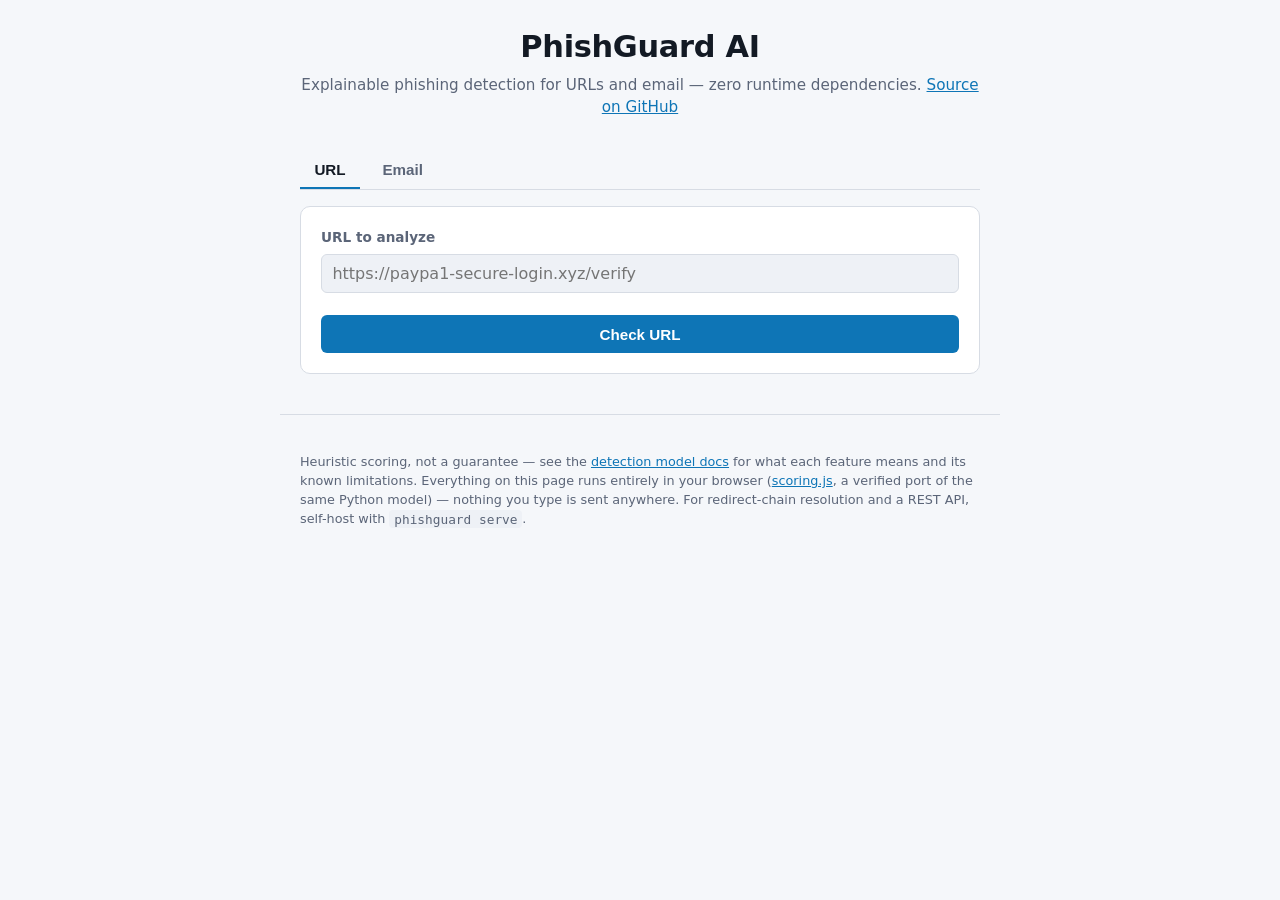
==== web/index.html @ f9d9e984 "web: improve usability of the browser demo - Show human-readable feature names/values in the breakdo" ====
<!doctype html>
<html lang="en">
<head>
  <meta charset="utf-8" />
  <meta name="viewport" content="width=device-width, initial-scale=1" />
  <title>PhishGuard AI — Phishing Detection Demo</title>
  <meta name="description" content="Explainable, offline phishing detection for URLs and email. Paste a URL or email to see a verdict with a feature-level explanation." />
  <link rel="stylesheet" href="./style.css" />
</head>
<body>
  <header>
    <h1>PhishGuard AI</h1>
    <p class="tagline">
      Explainable phishing detection for URLs and email — zero runtime dependencies.
      <a href="https://github.com/omobolajiadeyan/phishguard-ai" target="_blank" rel="noopener">Source on GitHub</a>
    </p>
  </header>

  <main>
    <nav class="tabs" role="tablist">
      <button type="button" id="tab-url" class="tab active" data-tab="url" role="tab" aria-selected="true" aria-controls="panel-url">URL</button>
      <button type="button" id="tab-email" class="tab" data-tab="email" role="tab" aria-selected="false" tabindex="-1" aria-controls="panel-email">Email</button>
    </nav>

    <section id="panel-url" class="panel" role="tabpanel" aria-labelledby="tab-url">
      <form id="url-form">
        <label for="url-input">URL to analyze</label>
        <input id="url-input" name="url" type="text" placeholder="https://paypa1-secure-login.xyz/verify" autocomplete="off" required />

        <button type="submit">Check URL</button>
      </form>
    </section>

    <section id="panel-email" class="panel hidden" role="tabpanel" aria-labelledby="tab-email">
      <form id="email-form">
        <label for="email-subject">Subject</label>
        <input id="email-subject" name="subject" type="text" placeholder="URGENT: Verify your account" required />

        <label for="email-body">Body</label>
        <textarea id="email-body" name="body" rows="5" placeholder="Click here immediately to verify your account or it will be deleted." required></textarea>

        <label for="email-auth">
          Authentication-Results header
          <span class="hint">(optional — from a receiver you trust)</span>
        </label>
        <input id="email-auth" name="authentication_results" type="text" placeholder="mx.example; spf=fail; dkim=fail; dmarc=fail" />

        <button type="submit">Check Email</button>
      </form>
    </section>

    <section id="result" class="result hidden" aria-live="polite">
      <div class="verdict-row">
        <span id="verdict-badge" class="badge"></span>
        <span id="probability-text"></span>
      </div>
      <div class="bar-track"><div id="probability-fill" class="bar-fill"></div></div>
      <details id="features-details">
        <summary>Feature breakdown</summary>
        <table id="features-table"><tbody></tbody></table>
      </details>
    </section>

    <p id="error" class="error hidden" role="alert"></p>
  </main>

  <footer>
    <p>
      Heuristic scoring, not a guarantee — see the
      <a href="https://github.com/omobolajiadeyan/phishguard-ai/blob/main/docs/DETECTION_MODEL.md" target="_blank" rel="noopener">detection model docs</a>
      for what each feature means and its known limitations. Everything on this page runs
      entirely in your browser (<a href="https://github.com/omobolajiadeyan/phishguard-ai/blob/main/web/scoring.js" target="_blank" rel="noopener">scoring.js</a>,
      a verified port of the same Python model) — nothing you type is sent anywhere.
      For redirect-chain resolution and a REST API, self-host with
      <code>phishguard serve</code>.
    </p>
  </footer>

  <script src="./scoring.js"></script>
  <script src="./app.js"></script>
</body>
</html>
---- web/style.css ----
:root {
  --bg: #0b0f14;
  --surface: #121822;
  --surface-2: #1a2230;
  --border: #29334a;
  --text: #e7ecf3;
  --text-dim: #9aa7bd;
  --accent: #3b9eff;
  --red: #f04747;
  --yellow: #e5b800;
  --green: #2fbf71;
  --radius: 10px;
}

@media (prefers-color-scheme: light) {
  :root {
    --bg: #f5f7fa;
    --surface: #ffffff;
    --surface-2: #eef1f6;
    --border: #d7dce4;
    --text: #131a24;
    --text-dim: #5b6578;
    --accent: #0e75b6;
  }
}

* {
  box-sizing: border-box;
}

body {
  margin: 0;
  min-height: 100vh;
  background: var(--bg);
  color: var(--text);
  font-family: "Segoe UI", system-ui, -apple-system, Roboto, sans-serif;
  line-height: 1.5;
}

header,
main,
footer {
  max-width: 720px;
  margin: 0 auto;
  padding: 1.5rem 1.25rem;
}

header {
  padding-bottom: 0.5rem;
  text-align: center;
}

h1 {
  margin: 0 0 0.25rem;
  font-size: 1.9rem;
  letter-spacing: -0.01em;
}

.tagline {
  color: var(--text-dim);
  font-size: 0.95rem;
  margin: 0;
}

.tagline a {
  color: var(--accent);
}

.tabs {
  display: flex;
  gap: 0.5rem;
  margin-bottom: 1rem;
  border-bottom: 1px solid var(--border);
}

.tab {
  appearance: none;
  background: none;
  border: none;
  color: var(--text-dim);
  font-size: 0.95rem;
  font-weight: 600;
  padding: 0.6rem 0.9rem;
  cursor: pointer;
  border-bottom: 2px solid transparent;
}

.tab.active {
  color: var(--text);
  border-bottom-color: var(--accent);
}

.tab:focus-visible {
  outline: 2px solid var(--accent);
  outline-offset: 2px;
}

.panel.hidden,
.result.hidden,
.error.hidden,
.hint.hidden {
  display: none;
}

form {
  background: var(--surface);
  border: 1px solid var(--border);
  border-radius: var(--radius);
  padding: 1.25rem;
  display: flex;
  flex-direction: column;
  gap: 0.4rem;
}

label {
  font-size: 0.85rem;
  font-weight: 600;
  color: var(--text-dim);
  margin-top: 0.5rem;
}

label:first-child {
  margin-top: 0;
}

.hint {
  font-weight: 400;
  font-size: 0.8rem;
  color: var(--text-dim);
  display: block;
  margin-top: 0.15rem;
}

input[type="text"],
input[type="number"],
textarea {
  background: var(--surface-2);
  border: 1px solid var(--border);
  border-radius: 6px;
  color: var(--text);
  font-size: 1rem;
  font-family: inherit;
  padding: 0.55rem 0.65rem;
}

input:focus,
textarea:focus {
  outline: 2px solid var(--accent);
  outline-offset: 1px;
}

textarea {
  resize: vertical;
}

button[type="submit"] {
  margin-top: 1rem;
  appearance: none;
  border: none;
  border-radius: 6px;
  background: var(--accent);
  color: #ffffff;
  font-size: 0.95rem;
  font-weight: 600;
  padding: 0.65rem 1rem;
  cursor: pointer;
}

button[type="submit"]:hover {
  filter: brightness(1.08);
}

.result {
  margin-top: 1.25rem;
  background: var(--surface);
  border: 1px solid var(--border);
  border-radius: var(--radius);
  padding: 1.25rem;
}

.verdict-row {
  display: flex;
  align-items: center;
  gap: 0.75rem;
  margin-bottom: 0.6rem;
}

.badge {
  display: inline-block;
  font-weight: 700;
  font-size: 0.85rem;
  letter-spacing: 0.04em;
  padding: 0.3rem 0.65rem;
  border-radius: 999px;
  color: #0b0f14;
  background: var(--text-dim);
}

.badge.verdict-phishing {
  background: var(--red);
  color: #fff;
}

.badge.verdict-suspicious {
  background: var(--yellow);
}

.badge.verdict-safe {
  background: var(--green);
  color: #052b16;
}

#probability-text {
  color: var(--text-dim);
  font-size: 0.9rem;
}

.bar-track {
  height: 10px;
  border-radius: 999px;
  background: var(--surface-2);
  overflow: hidden;
  margin-bottom: 0.5rem;
}

.bar-fill {
  height: 100%;
  background: var(--text-dim);
  transition: width 0.2s ease;
}

.bar-fill.verdict-phishing {
  background: var(--red);
}

.bar-fill.verdict-suspicious {
  background: var(--yellow);
}

.bar-fill.verdict-safe {
  background: var(--green);
}

details {
  margin-top: 0.75rem;
}

summary {
  cursor: pointer;
  color: var(--accent);
  font-size: 0.9rem;
  font-weight: 600;
}

table {
  width: 100%;
  border-collapse: collapse;
  margin-top: 0.6rem;
  font-size: 0.85rem;
}

td {
  padding: 0.35rem 0.5rem;
  border-bottom: 1px solid var(--border);
  color: var(--text-dim);
}

td:last-child {
  text-align: right;
  color: var(--text);
  font-variant-numeric: tabular-nums;
}

.error {
  margin-top: 1rem;
  background: color-mix(in srgb, var(--red) 15%, var(--surface));
  border: 1px solid var(--red);
  border-radius: var(--radius);
  padding: 0.75rem 1rem;
  color: var(--text);
  font-size: 0.9rem;
}

footer {
  color: var(--text-dim);
  font-size: 0.8rem;
  border-top: 1px solid var(--border);
  margin-top: 1rem;
}

footer a {
  color: var(--accent);
}

footer code {
  background: var(--surface-2);
  border-radius: 4px;
  padding: 0.1rem 0.3rem;
}
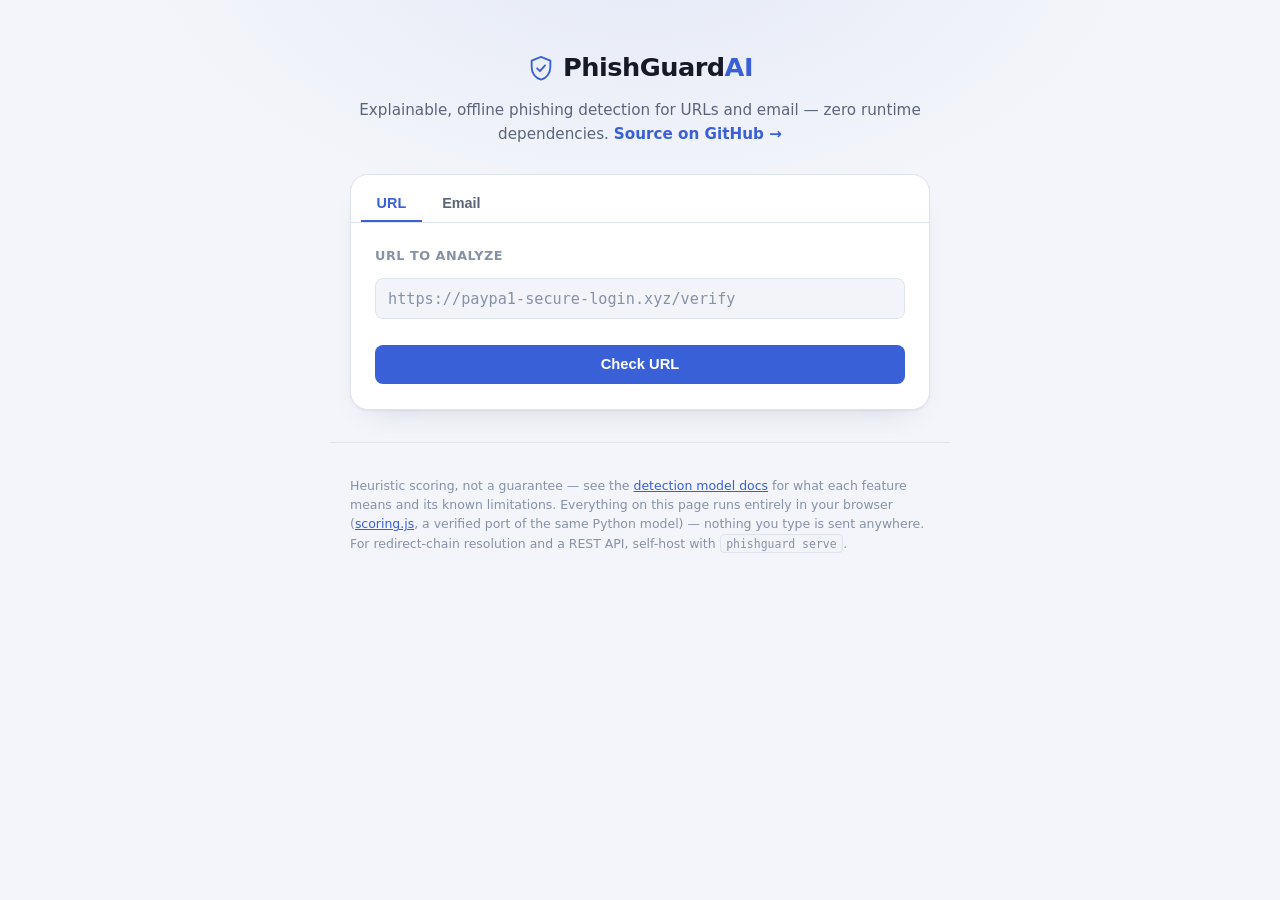
==== commit 5b6dd448: "web: redesign the browser demo UI, fix a CLI-inherited explainability bug The old demo was a generic" ====
--- a/web/index.html
+++ b/web/index.html
@@ -3,60 +3,82 @@
 <head>
   <meta charset="utf-8" />
   <meta name="viewport" content="width=device-width, initial-scale=1" />
-  <title>PhishGuard AI — Phishing Detection Demo</title>
+  <title>PhishGuard AI — Explainable Phishing Detection</title>
   <meta name="description" content="Explainable, offline phishing detection for URLs and email. Paste a URL or email to see a verdict with a feature-level explanation." />
+  <link rel="icon" type="image/svg+xml" href="./favicon.svg" />
   <link rel="stylesheet" href="./style.css" />
 </head>
 <body>
-  <header>
-    <h1>PhishGuard AI</h1>
+  <header class="site-header">
+    <div class="brand">
+      <svg class="brand-mark" viewBox="0 0 24 24" fill="none" aria-hidden="true">
+        <path d="M12 2.5 4 5.75v5.6c0 5.1 3.4 9.53 8 10.65 4.6-1.12 8-5.55 8-10.65v-5.6L12 2.5Z" stroke="currentColor" stroke-width="1.6" stroke-linejoin="round"/>
+        <path d="m8.7 12.3 2.4 2.4 4.4-4.9" stroke="currentColor" stroke-width="1.6" stroke-linecap="round" stroke-linejoin="round"/>
+      </svg>
+      <h1>PhishGuard<span class="brand-accent">AI</span></h1>
+    </div>
     <p class="tagline">
-      Explainable phishing detection for URLs and email — zero runtime dependencies.
-      <a href="https://github.com/omobolajiadeyan/phishguard-ai" target="_blank" rel="noopener">Source on GitHub</a>
+      Explainable, offline phishing detection for URLs and email — zero runtime dependencies.
+      <a href="https://github.com/omobolajiadeyan/phishguard-ai" target="_blank" rel="noopener">Source on GitHub<span aria-hidden="true"> &rarr;</span></a>
     </p>
   </header>
 
   <main>
-    <nav class="tabs" role="tablist">
-      <button type="button" id="tab-url" class="tab active" data-tab="url" role="tab" aria-selected="true" aria-controls="panel-url">URL</button>
-      <button type="button" id="tab-email" class="tab" data-tab="email" role="tab" aria-selected="false" tabindex="-1" aria-controls="panel-email">Email</button>
-    </nav>
+    <div class="check-card">
+      <nav class="tabs" role="tablist">
+        <button type="button" id="tab-url" class="tab active" data-tab="url" role="tab" aria-selected="true" aria-controls="panel-url">URL</button>
+        <button type="button" id="tab-email" class="tab" data-tab="email" role="tab" aria-selected="false" tabindex="-1" aria-controls="panel-email">Email</button>
+      </nav>
 
-    <section id="panel-url" class="panel" role="tabpanel" aria-labelledby="tab-url">
-      <form id="url-form">
-        <label for="url-input">URL to analyze</label>
-        <input id="url-input" name="url" type="text" placeholder="https://paypa1-secure-login.xyz/verify" autocomplete="off" required />
+      <section id="panel-url" class="panel" role="tabpanel" aria-labelledby="tab-url">
+        <form id="url-form">
+          <label for="url-input">URL to analyze</label>
+          <input id="url-input" name="url" type="text" placeholder="https://paypa1-secure-login.xyz/verify" autocomplete="off" spellcheck="false" required />
+          <button type="submit"><span>Check URL</span></button>
+        </form>
+      </section>
 
-        <button type="submit">Check URL</button>
-      </form>
-    </section>
+      <section id="panel-email" class="panel hidden" role="tabpanel" aria-labelledby="tab-email">
+        <form id="email-form">
+          <label for="email-subject">Subject</label>
+          <input id="email-subject" name="subject" type="text" placeholder="URGENT: Verify your account" required />
 
-    <section id="panel-email" class="panel hidden" role="tabpanel" aria-labelledby="tab-email">
-      <form id="email-form">
-        <label for="email-subject">Subject</label>
-        <input id="email-subject" name="subject" type="text" placeholder="URGENT: Verify your account" required />
+          <label for="email-body">Body</label>
+          <textarea id="email-body" name="body" rows="5" placeholder="Click here immediately to verify your account or it will be deleted." required></textarea>
 
-        <label for="email-body">Body</label>
-        <textarea id="email-body" name="body" rows="5" placeholder="Click here immediately to verify your account or it will be deleted." required></textarea>
+          <label for="email-auth">
+            Authentication-Results header
+            <span class="hint">(optional — from a receiver you trust)</span>
+          </label>
+          <input id="email-auth" name="authentication_results" type="text" placeholder="mx.example; spf=fail; dkim=fail; dmarc=fail" />
 
-        <label for="email-auth">
-          Authentication-Results header
-          <span class="hint">(optional — from a receiver you trust)</span>
-        </label>
-        <input id="email-auth" name="authentication_results" type="text" placeholder="mx.example; spf=fail; dkim=fail; dmarc=fail" />
+          <button type="submit"><span>Check Email</span></button>
+        </form>
+      </section>
+    </div>
 
-        <button type="submit">Check Email</button>
-      </form>
-    </section>
-
-    <section id="result" class="result hidden" aria-live="polite">
+    <section id="result" class="result-card hidden" aria-live="polite">
       <div class="verdict-row">
         <span id="verdict-badge" class="badge"></span>
-        <span id="probability-text"></span>
+        <span id="probability-text" class="probability-text"></span>
       </div>
-      <div class="bar-track"><div id="probability-fill" class="bar-fill"></div></div>
+
+      <div class="meter">
+        <div class="meter-track">
+          <span class="meter-tick" style="left:55%"></span>
+          <span class="meter-tick" style="left:75%"></span>
+          <div id="probability-fill" class="meter-fill"></div>
+        </div>
+        <div class="meter-scale">
+          <span>Safe</span>
+          <span>Suspicious</span>
+          <span>Phishing</span>
+        </div>
+      </div>
+
       <details id="features-details">
         <summary>Feature breakdown</summary>
+        <p class="features-hint">Marked features contributed positively to the score above.</p>
         <table id="features-table"><tbody></tbody></table>
       </details>
     </section>
@@ -76,6 +98,7 @@
     </p>
   </footer>
 
+  <script src="./public-suffix.js"></script>
   <script src="./scoring.js"></script>
   <script src="./app.js"></script>
 </body>
--- a/web/style.css
+++ b/web/style.css
@@ -1,75 +1,149 @@
 :root {
-  --bg: #0b0f14;
-  --surface: #121822;
-  --surface-2: #1a2230;
-  --border: #29334a;
-  --text: #e7ecf3;
-  --text-dim: #9aa7bd;
-  --accent: #3b9eff;
-  --red: #f04747;
-  --yellow: #e5b800;
-  --green: #2fbf71;
-  --radius: 10px;
+  --bg: #090b11;
+  --bg-glow: rgba(79, 127, 255, 0.14);
+  --surface: #12151f;
+  --surface-2: #1a1f2d;
+  --border: #262c3d;
+  --border-strong: #3a4258;
+  --text: #edf0f7;
+  --text-dim: #9099b3;
+  --text-faint: #626b85;
+  --accent: #5b8cff;
+  --accent-strong: #7ca3ff;
+  --accent-contrast: #04070d;
+  --safe: #2fd47a;
+  --safe-bg: rgba(47, 212, 122, 0.12);
+  --suspicious: #f5b342;
+  --suspicious-bg: rgba(245, 179, 66, 0.14);
+  --phishing: #ff5d6c;
+  --phishing-bg: rgba(255, 93, 108, 0.14);
+  --radius-lg: 18px;
+  --radius-md: 12px;
+  --radius-sm: 8px;
+  --shadow-card: 0 1px 2px rgba(0, 0, 0, 0.3), 0 12px 32px -16px rgba(0, 0, 0, 0.55);
+  --font-mono: ui-monospace, "SF Mono", "Cascadia Code", "Roboto Mono", Consolas, monospace;
 }
 
 @media (prefers-color-scheme: light) {
   :root {
-    --bg: #f5f7fa;
+    --bg: #f3f5fa;
+    --bg-glow: rgba(59, 96, 214, 0.08);
     --surface: #ffffff;
-    --surface-2: #eef1f6;
-    --border: #d7dce4;
-    --text: #131a24;
-    --text-dim: #5b6578;
-    --accent: #0e75b6;
+    --surface-2: #f2f4f9;
+    --border: #dfe3ee;
+    --border-strong: #c3c9dc;
+    --text: #161a26;
+    --text-dim: #5b6479;
+    --text-faint: #8791a8;
+    --accent: #3960d6;
+    --accent-strong: #2c4fbf;
+    --accent-contrast: #ffffff;
+    --safe: #128a4e;
+    --safe-bg: rgba(18, 138, 78, 0.1);
+    --suspicious: #a3690a;
+    --suspicious-bg: rgba(163, 105, 10, 0.12);
+    --phishing: #d0293e;
+    --phishing-bg: rgba(208, 41, 62, 0.1);
+    --shadow-card: 0 1px 2px rgba(30, 40, 70, 0.06), 0 16px 32px -20px rgba(30, 40, 70, 0.18);
   }
 }
 
 * {
   box-sizing: border-box;
+}
+
+html {
+  color-scheme: dark;
+}
+
+@media (prefers-color-scheme: light) {
+  html {
+    color-scheme: light;
+  }
 }
 
 body {
   margin: 0;
   min-height: 100vh;
-  background: var(--bg);
+  background:
+    radial-gradient(720px 420px at 50% -8%, var(--bg-glow), transparent 70%),
+    var(--bg);
   color: var(--text);
-  font-family: "Segoe UI", system-ui, -apple-system, Roboto, sans-serif;
-  line-height: 1.5;
+  font-family: -apple-system, "Segoe UI", system-ui, Roboto, sans-serif;
+  line-height: 1.55;
+  -webkit-font-smoothing: antialiased;
 }
 
 header,
 main,
 footer {
-  max-width: 720px;
+  max-width: 620px;
   margin: 0 auto;
-  padding: 1.5rem 1.25rem;
-}
-
-header {
-  padding-bottom: 0.5rem;
+  padding: 0 1.25rem;
+}
+
+/* --- Header / brand --- */
+
+.site-header {
+  padding-top: 3rem;
+  padding-bottom: 1.75rem;
   text-align: center;
 }
 
+.brand {
+  display: inline-flex;
+  align-items: center;
+  gap: 0.5rem;
+}
+
+.brand-mark {
+  width: 28px;
+  height: 28px;
+  color: var(--accent);
+  flex-shrink: 0;
+}
+
 h1 {
-  margin: 0 0 0.25rem;
-  font-size: 1.9rem;
-  letter-spacing: -0.01em;
+  margin: 0;
+  font-size: 1.6rem;
+  font-weight: 750;
+  letter-spacing: -0.02em;
+}
+
+.brand-accent {
+  color: var(--accent);
 }
 
 .tagline {
   color: var(--text-dim);
   font-size: 0.95rem;
-  margin: 0;
+  margin: 0.6rem 0 0;
 }
 
 .tagline a {
   color: var(--accent);
+  text-decoration: none;
+  font-weight: 600;
+}
+
+.tagline a:hover {
+  text-decoration: underline;
+}
+
+/* --- Check card (tabs + forms) --- */
+
+.check-card {
+  background: var(--surface);
+  border: 1px solid var(--border);
+  border-radius: var(--radius-lg);
+  box-shadow: var(--shadow-card);
+  overflow: hidden;
 }
 
 .tabs {
   display: flex;
-  gap: 0.5rem;
-  margin-bottom: 1rem;
+  gap: 0.25rem;
+  padding: 0.6rem 0.6rem 0;
   border-bottom: 1px solid var(--border);
 }
 
@@ -78,45 +152,51 @@
   background: none;
   border: none;
   color: var(--text-dim);
-  font-size: 0.95rem;
-  font-weight: 600;
-  padding: 0.6rem 0.9rem;
+  font-size: 0.9rem;
+  font-weight: 650;
+  padding: 0.6rem 1rem;
   cursor: pointer;
+  border-radius: var(--radius-sm) var(--radius-sm) 0 0;
   border-bottom: 2px solid transparent;
+  transition: color 0.15s ease, background-color 0.15s ease;
+}
+
+.tab:hover {
+  color: var(--text);
+  background: var(--surface-2);
 }
 
 .tab.active {
-  color: var(--text);
+  color: var(--accent);
   border-bottom-color: var(--accent);
 }
 
 .tab:focus-visible {
   outline: 2px solid var(--accent);
-  outline-offset: 2px;
+  outline-offset: -2px;
 }
 
 .panel.hidden,
-.result.hidden,
+.result-card.hidden,
 .error.hidden,
 .hint.hidden {
   display: none;
 }
 
 form {
-  background: var(--surface);
-  border: 1px solid var(--border);
-  border-radius: var(--radius);
-  padding: 1.25rem;
+  padding: 1.4rem 1.5rem 1.6rem;
   display: flex;
   flex-direction: column;
   gap: 0.4rem;
 }
 
 label {
-  font-size: 0.85rem;
-  font-weight: 600;
-  color: var(--text-dim);
-  margin-top: 0.5rem;
+  font-size: 0.8rem;
+  font-weight: 650;
+  text-transform: uppercase;
+  letter-spacing: 0.04em;
+  color: var(--text-faint);
+  margin-top: 0.9rem;
 }
 
 label:first-child {
@@ -125,8 +205,10 @@
 
 .hint {
   font-weight: 400;
+  text-transform: none;
+  letter-spacing: normal;
   font-size: 0.8rem;
-  color: var(--text-dim);
+  color: var(--text-faint);
   display: block;
   margin-top: 0.15rem;
 }
@@ -136,156 +218,305 @@
 textarea {
   background: var(--surface-2);
   border: 1px solid var(--border);
-  border-radius: 6px;
+  border-radius: var(--radius-sm);
   color: var(--text);
-  font-size: 1rem;
+  font-size: 0.95rem;
+  font-family: var(--font-mono);
+  padding: 0.65rem 0.75rem;
+  margin-top: 0.4rem;
+  transition: border-color 0.15s ease, box-shadow 0.15s ease;
+}
+
+#email-subject,
+#email-body {
   font-family: inherit;
-  padding: 0.55rem 0.65rem;
+}
+
+input::placeholder,
+textarea::placeholder {
+  color: var(--text-faint);
 }
 
 input:focus,
 textarea:focus {
-  outline: 2px solid var(--accent);
-  outline-offset: 1px;
+  outline: none;
+  border-color: var(--accent);
+  box-shadow: 0 0 0 3px color-mix(in srgb, var(--accent) 25%, transparent);
 }
 
 textarea {
   resize: vertical;
+  line-height: 1.5;
 }
 
 button[type="submit"] {
-  margin-top: 1rem;
+  margin-top: 1.25rem;
   appearance: none;
   border: none;
-  border-radius: 6px;
+  border-radius: var(--radius-sm);
   background: var(--accent);
-  color: #ffffff;
-  font-size: 0.95rem;
-  font-weight: 600;
-  padding: 0.65rem 1rem;
+  color: var(--accent-contrast);
+  font-size: 0.92rem;
+  font-weight: 650;
+  padding: 0.7rem 1rem;
   cursor: pointer;
+  transition: background-color 0.15s ease, transform 0.1s ease;
 }
 
 button[type="submit"]:hover {
-  filter: brightness(1.08);
-}
-
-.result {
+  background: var(--accent-strong);
+}
+
+button[type="submit"]:active {
+  transform: translateY(1px);
+}
+
+button[type="submit"]:focus-visible {
+  outline: 2px solid var(--accent);
+  outline-offset: 2px;
+}
+
+/* --- Result card --- */
+
+.result-card {
   margin-top: 1.25rem;
   background: var(--surface);
   border: 1px solid var(--border);
-  border-radius: var(--radius);
-  padding: 1.25rem;
+  border-radius: var(--radius-lg);
+  box-shadow: var(--shadow-card);
+  padding: 1.4rem 1.5rem;
+  animation: rise 0.25s ease both;
+}
+
+@media (prefers-reduced-motion: reduce) {
+  .result-card {
+    animation: none;
+  }
+}
+
+@keyframes rise {
+  from {
+    opacity: 0;
+    transform: translateY(6px);
+  }
+  to {
+    opacity: 1;
+    transform: translateY(0);
+  }
 }
 
 .verdict-row {
   display: flex;
   align-items: center;
   gap: 0.75rem;
-  margin-bottom: 0.6rem;
+  margin-bottom: 1.1rem;
 }
 
 .badge {
-  display: inline-block;
-  font-weight: 700;
-  font-size: 0.85rem;
-  letter-spacing: 0.04em;
-  padding: 0.3rem 0.65rem;
+  display: inline-flex;
+  align-items: center;
+  font-weight: 750;
+  font-size: 0.78rem;
+  letter-spacing: 0.05em;
+  padding: 0.35rem 0.75rem;
   border-radius: 999px;
-  color: #0b0f14;
-  background: var(--text-dim);
+  color: var(--text-dim);
+  background: var(--surface-2);
+  border: 1px solid var(--border);
 }
 
 .badge.verdict-phishing {
-  background: var(--red);
-  color: #fff;
+  background: var(--phishing-bg);
+  color: var(--phishing);
+  border-color: color-mix(in srgb, var(--phishing) 40%, transparent);
 }
 
 .badge.verdict-suspicious {
-  background: var(--yellow);
+  background: var(--suspicious-bg);
+  color: var(--suspicious);
+  border-color: color-mix(in srgb, var(--suspicious) 40%, transparent);
 }
 
 .badge.verdict-safe {
-  background: var(--green);
-  color: #052b16;
-}
-
-#probability-text {
+  background: var(--safe-bg);
+  color: var(--safe);
+  border-color: color-mix(in srgb, var(--safe) 40%, transparent);
+}
+
+.probability-text {
   color: var(--text-dim);
   font-size: 0.9rem;
-}
-
-.bar-track {
+  font-family: var(--font-mono);
+}
+
+/* --- Risk meter --- */
+
+.meter {
+  margin-bottom: 0.6rem;
+}
+
+.meter-track {
+  position: relative;
   height: 10px;
   border-radius: 999px;
   background: var(--surface-2);
+  border: 1px solid var(--border);
   overflow: hidden;
-  margin-bottom: 0.5rem;
-}
-
-.bar-fill {
+}
+
+.meter-tick {
+  position: absolute;
+  top: 0;
+  bottom: 0;
+  width: 1px;
+  background: color-mix(in srgb, var(--text) 20%, transparent);
+  z-index: 1;
+}
+
+.meter-fill {
   height: 100%;
-  background: var(--text-dim);
-  transition: width 0.2s ease;
-}
-
-.bar-fill.verdict-phishing {
-  background: var(--red);
-}
-
-.bar-fill.verdict-suspicious {
-  background: var(--yellow);
-}
-
-.bar-fill.verdict-safe {
-  background: var(--green);
-}
+  width: 0%;
+  background: var(--text-faint);
+  transition: width 0.4s cubic-bezier(0.16, 1, 0.3, 1);
+}
+
+@media (prefers-reduced-motion: reduce) {
+  .meter-fill {
+    transition: none;
+  }
+}
+
+.meter-fill.verdict-phishing {
+  background: var(--phishing);
+}
+
+.meter-fill.verdict-suspicious {
+  background: var(--suspicious);
+}
+
+.meter-fill.verdict-safe {
+  background: var(--safe);
+}
+
+.meter-scale {
+  display: flex;
+  justify-content: space-between;
+  margin-top: 0.4rem;
+  font-size: 0.72rem;
+  color: var(--text-faint);
+  text-transform: uppercase;
+  letter-spacing: 0.04em;
+}
+
+.meter-scale span:nth-child(2) {
+  transform: translateX(-8%);
+}
+
+.meter-scale span:last-child {
+  transform: translateX(2%);
+}
+
+/* --- Feature breakdown --- */
 
 details {
-  margin-top: 0.75rem;
+  margin-top: 1rem;
+  border-top: 1px solid var(--border);
+  padding-top: 0.9rem;
 }
 
 summary {
   cursor: pointer;
   color: var(--accent);
-  font-size: 0.9rem;
-  font-weight: 600;
+  font-size: 0.85rem;
+  font-weight: 650;
+  list-style: none;
+}
+
+summary::-webkit-details-marker {
+  display: none;
+}
+
+summary::before {
+  content: "▸";
+  display: inline-block;
+  margin-right: 0.4rem;
+  transition: transform 0.15s ease;
+}
+
+details[open] summary::before {
+  transform: rotate(90deg);
+}
+
+.features-hint {
+  color: var(--text-faint);
+  font-size: 0.78rem;
+  margin: 0.5rem 0 0;
 }
 
 table {
   width: 100%;
   border-collapse: collapse;
-  margin-top: 0.6rem;
-  font-size: 0.85rem;
+  margin-top: 0.5rem;
+  font-size: 0.83rem;
 }
 
 td {
-  padding: 0.35rem 0.5rem;
+  padding: 0.45rem 0;
   border-bottom: 1px solid var(--border);
   color: var(--text-dim);
+}
+
+td:first-child {
+  display: flex;
+  align-items: center;
+  gap: 0.5rem;
 }
 
 td:last-child {
   text-align: right;
   color: var(--text);
+  font-family: var(--font-mono);
   font-variant-numeric: tabular-nums;
 }
 
+.feature-dot {
+  width: 6px;
+  height: 6px;
+  border-radius: 999px;
+  background: var(--border-strong);
+  flex-shrink: 0;
+}
+
+tr.triggered td:first-child {
+  color: var(--text);
+  font-weight: 600;
+}
+
+tr.triggered .feature-dot {
+  background: var(--phishing);
+}
+
+/* --- Error --- */
+
 .error {
-  margin-top: 1rem;
-  background: color-mix(in srgb, var(--red) 15%, var(--surface));
-  border: 1px solid var(--red);
-  border-radius: var(--radius);
-  padding: 0.75rem 1rem;
+  margin-top: 1.25rem;
+  background: var(--phishing-bg);
+  border: 1px solid color-mix(in srgb, var(--phishing) 40%, transparent);
+  border-radius: var(--radius-md);
+  padding: 0.8rem 1rem;
   color: var(--text);
   font-size: 0.9rem;
 }
 
+/* --- Footer --- */
+
 footer {
-  color: var(--text-dim);
-  font-size: 0.8rem;
+  color: var(--text-faint);
+  font-size: 0.78rem;
   border-top: 1px solid var(--border);
-  margin-top: 1rem;
+  margin-top: 2rem;
+  padding-top: 1.25rem;
+  padding-bottom: 3rem;
 }
 
 footer a {
@@ -294,6 +525,29 @@
 
 footer code {
   background: var(--surface-2);
+  border: 1px solid var(--border);
   border-radius: 4px;
-  padding: 0.1rem 0.3rem;
-}
+  padding: 0.1rem 0.35rem;
+  font-family: var(--font-mono);
+  font-size: 0.92em;
+}
+
+/* --- Small screens --- */
+
+@media (max-width: 480px) {
+  .site-header {
+    padding-top: 2rem;
+  }
+
+  h1 {
+    font-size: 1.4rem;
+  }
+
+  form {
+    padding: 1.1rem 1.1rem 1.3rem;
+  }
+
+  .result-card {
+    padding: 1.1rem 1.1rem;
+  }
+}
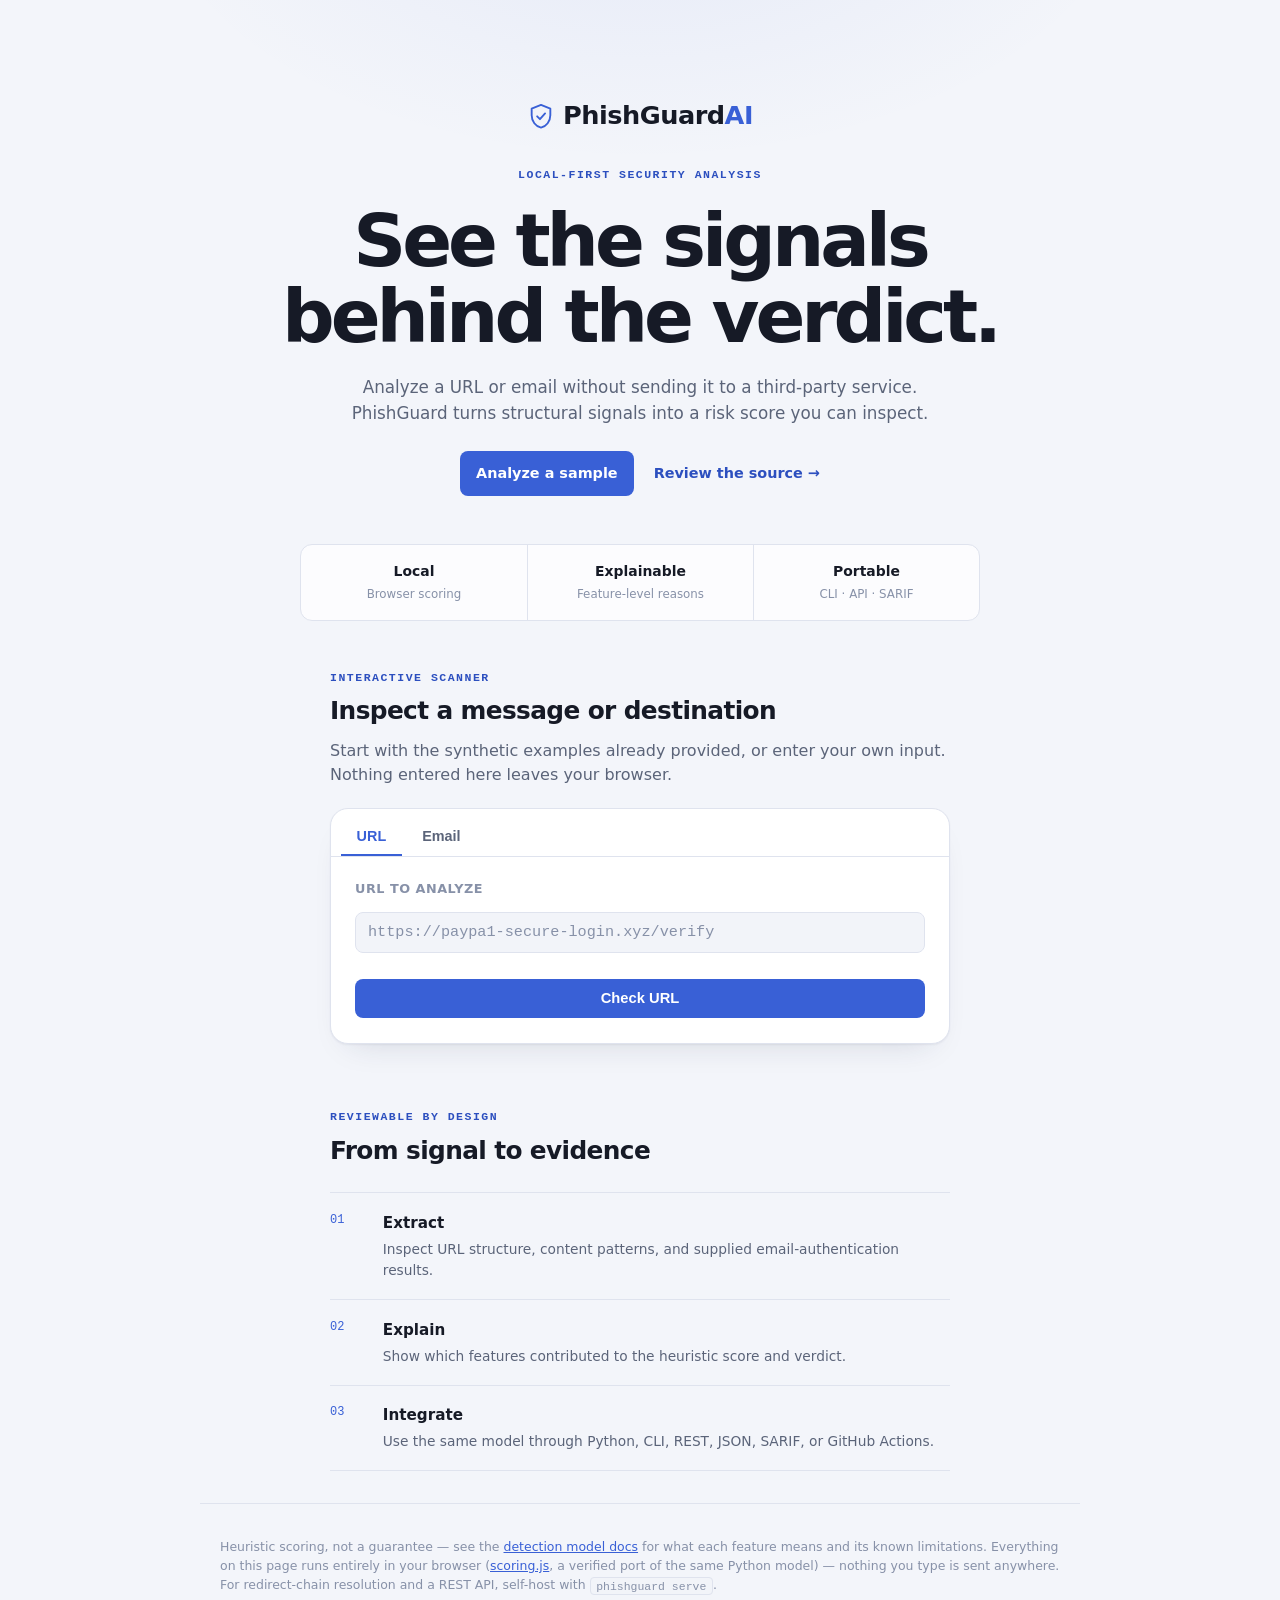
==== commit 6eeb928a: "docs: unify product presentation Signed-off-by: Oadeyan <omobolaji.adeyan@gmail.com>" ====
--- a/web/index.html
+++ b/web/index.html
@@ -17,13 +17,26 @@
       </svg>
       <h1>PhishGuard<span class="brand-accent">AI</span></h1>
     </div>
-    <p class="tagline">
-      Explainable, offline phishing detection for URLs and email — zero runtime dependencies.
-      <a href="https://github.com/omobolajiadeyan/phishguard-ai" target="_blank" rel="noopener">Source on GitHub<span aria-hidden="true"> &rarr;</span></a>
-    </p>
+    <p class="eyebrow">LOCAL-FIRST SECURITY ANALYSIS</p>
+    <h2>See the signals behind the verdict.</h2>
+    <p class="tagline">Analyze a URL or email without sending it to a third-party service. PhishGuard turns structural signals into a risk score you can inspect.</p>
+    <div class="header-actions">
+      <a class="primary-link" href="#scanner">Analyze a sample</a>
+      <a href="https://github.com/omobolajiadeyan/phishguard-ai" target="_blank" rel="noopener">Review the source<span aria-hidden="true"> &rarr;</span></a>
+    </div>
+    <ul class="trust-strip" aria-label="Product properties">
+      <li><strong>Local</strong><span>Browser scoring</span></li>
+      <li><strong>Explainable</strong><span>Feature-level reasons</span></li>
+      <li><strong>Portable</strong><span>CLI · API · SARIF</span></li>
+    </ul>
   </header>
 
   <main>
+    <section class="section-intro" id="scanner">
+      <p class="eyebrow">INTERACTIVE SCANNER</p>
+      <h2>Inspect a message or destination</h2>
+      <p>Start with the synthetic examples already provided, or enter your own input. Nothing entered here leaves your browser.</p>
+    </section>
     <div class="check-card">
       <nav class="tabs" role="tablist">
         <button type="button" id="tab-url" class="tab active" data-tab="url" role="tab" aria-selected="true" aria-controls="panel-url">URL</button>
@@ -86,6 +99,16 @@
     <p id="error" class="error hidden" role="alert"></p>
   </main>
 
+  <section class="how-it-works" aria-labelledby="how-title">
+    <p class="eyebrow">REVIEWABLE BY DESIGN</p>
+    <h2 id="how-title">From signal to evidence</h2>
+    <ol>
+      <li><span>01</span><div><strong>Extract</strong><p>Inspect URL structure, content patterns, and supplied email-authentication results.</p></div></li>
+      <li><span>02</span><div><strong>Explain</strong><p>Show which features contributed to the heuristic score and verdict.</p></div></li>
+      <li><span>03</span><div><strong>Integrate</strong><p>Use the same model through Python, CLI, REST, JSON, SARIF, or GitHub Actions.</p></div></li>
+    </ol>
+  </section>
+
   <footer>
     <p>
       Heuristic scoring, not a guarantee — see the
--- a/web/style.css
+++ b/web/style.css
@@ -75,18 +75,23 @@
 }
 
 header,
-main,
 footer {
-  max-width: 620px;
+  max-width: 880px;
   margin: 0 auto;
   padding: 0 1.25rem;
 }
 
+main {
+  max-width: 660px;
+  margin: 0 auto;
+  padding: 0 1.25rem;
+}
+
 /* --- Header / brand --- */
 
 .site-header {
-  padding-top: 3rem;
-  padding-bottom: 1.75rem;
+  padding-top: clamp(3rem, 8vw, 6rem);
+  padding-bottom: 3rem;
   text-align: center;
 }
 
@@ -110,14 +115,32 @@
   letter-spacing: -0.02em;
 }
 
+.site-header h2 {
+  max-width: 720px;
+  margin: 1.25rem auto 0;
+  font-size: clamp(2.35rem, 7vw, 4.6rem);
+  line-height: 1.02;
+  letter-spacing: -0.055em;
+}
+
+.eyebrow {
+  margin: 1.75rem 0 0;
+  color: var(--accent-strong);
+  font-family: var(--font-mono);
+  font-size: 0.72rem;
+  font-weight: 750;
+  letter-spacing: 0.13em;
+}
+
 .brand-accent {
   color: var(--accent);
 }
 
 .tagline {
   color: var(--text-dim);
-  font-size: 0.95rem;
-  margin: 0.6rem 0 0;
+  font-size: 1.05rem;
+  max-width: 610px;
+  margin: 1.25rem auto 0;
 }
 
 .tagline a {
@@ -129,6 +152,66 @@
 .tagline a:hover {
   text-decoration: underline;
 }
+
+.header-actions {
+  display: flex;
+  align-items: center;
+  justify-content: center;
+  flex-wrap: wrap;
+  gap: 0.75rem 1.25rem;
+  margin-top: 1.6rem;
+}
+
+.header-actions a {
+  color: var(--accent-strong);
+  font-size: 0.9rem;
+  font-weight: 700;
+  text-decoration: none;
+}
+
+.header-actions .primary-link {
+  border-radius: var(--radius-sm);
+  background: var(--accent);
+  color: var(--accent-contrast);
+  padding: 0.7rem 1rem;
+}
+
+.trust-strip {
+  display: grid;
+  grid-template-columns: repeat(3, 1fr);
+  max-width: 680px;
+  margin: 3rem auto 0;
+  padding: 0;
+  list-style: none;
+  border: 1px solid var(--border);
+  border-radius: var(--radius-md);
+  background: color-mix(in srgb, var(--surface) 76%, transparent);
+}
+
+.trust-strip li {
+  padding: 1rem;
+}
+
+.trust-strip li + li {
+  border-left: 1px solid var(--border);
+}
+
+.trust-strip strong,
+.trust-strip span {
+  display: block;
+}
+
+.trust-strip strong { font-size: 0.87rem; }
+.trust-strip span { color: var(--text-faint); font-size: 0.74rem; margin-top: 0.18rem; }
+
+.section-intro {
+  margin-bottom: 1.25rem;
+}
+
+.section-intro .eyebrow { margin-top: 0; }
+.section-intro h2,
+.how-it-works h2 { margin: 0.35rem 0 0; font-size: 1.55rem; letter-spacing: -0.025em; }
+.section-intro > p:last-child { color: var(--text-dim); margin: 0.5rem 0 0; }
 
 /* --- Check card (tabs + forms) --- */
 
@@ -288,6 +371,38 @@
   animation: rise 0.25s ease both;
 }
 
+.how-it-works {
+  max-width: 660px;
+  margin: 4rem auto 0;
+  padding: 0 1.25rem;
+}
+
+.how-it-works ol {
+  margin: 1.4rem 0 0;
+  padding: 0;
+  list-style: none;
+  border-top: 1px solid var(--border);
+}
+
+.how-it-works li {
+  display: grid;
+  grid-template-columns: 2.5rem 1fr;
+  gap: 0.8rem;
+  padding: 1.1rem 0;
+  border-bottom: 1px solid var(--border);
+}
+
+.how-it-works li > span { color: var(--accent); font-family: var(--font-mono); font-size: 0.75rem; }
+.how-it-works strong { font-size: 0.95rem; }
+.how-it-works li p { color: var(--text-dim); font-size: 0.86rem; margin: 0.2rem 0 0; }
+
+@media (max-width: 520px) {
+  .site-header { padding-bottom: 2.25rem; }
+  .trust-strip { grid-template-columns: 1fr; }
+  .trust-strip li { display: grid; grid-template-columns: 1fr 1.5fr; text-align: left; }
+  .trust-strip li + li { border-left: 0; border-top: 1px solid var(--border); }
+}
+
 @media (prefers-reduced-motion: reduce) {
   .result-card {
     animation: none;
